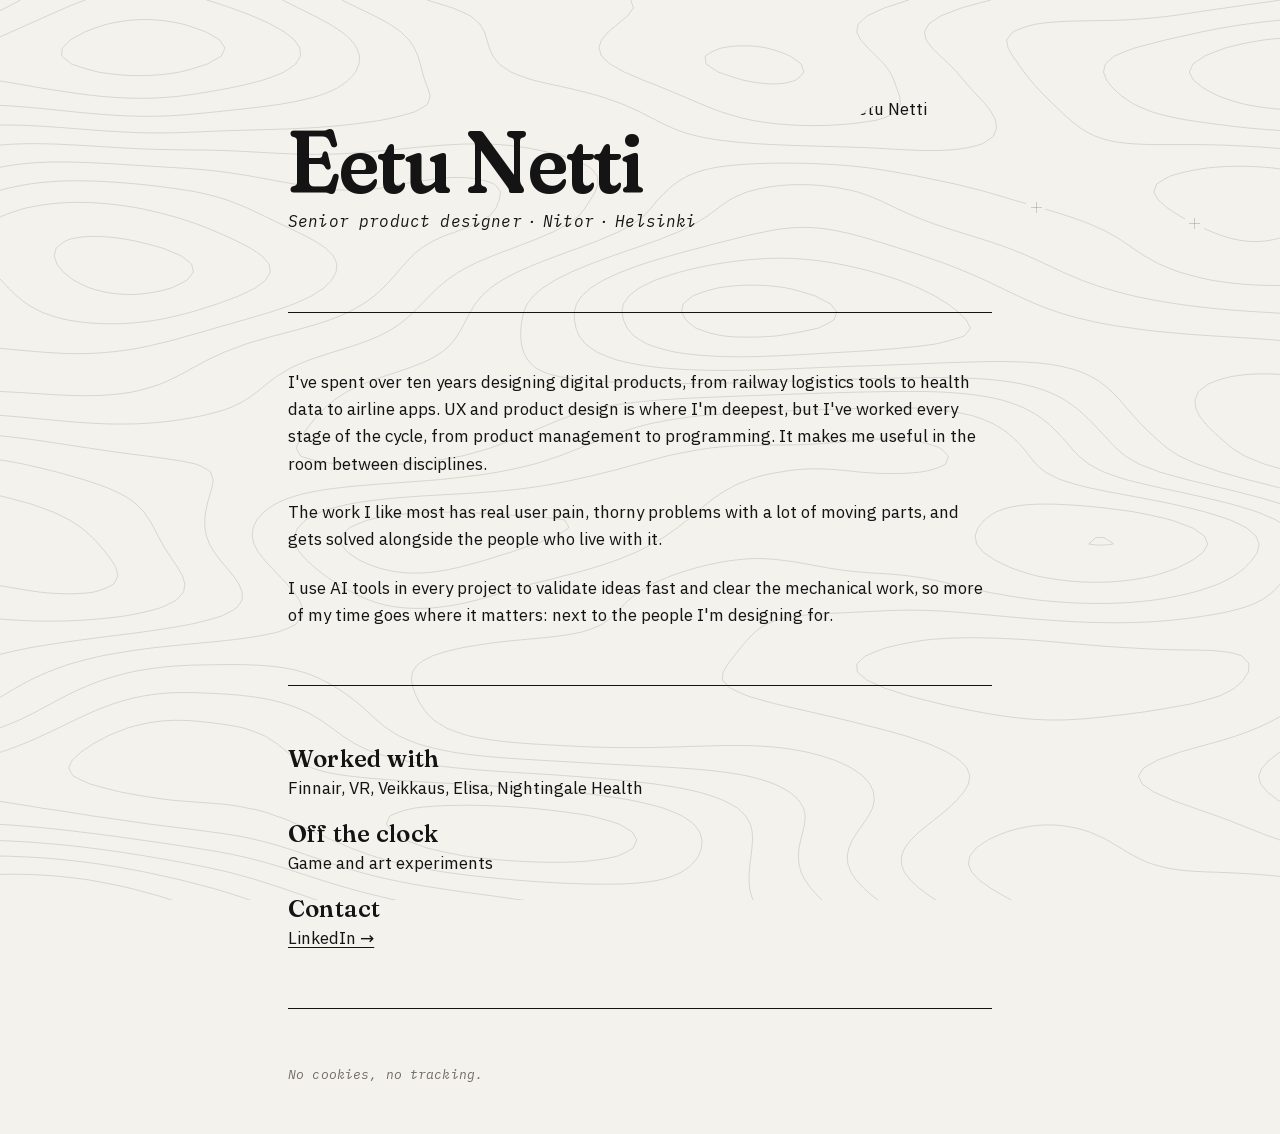
==== index.html @ 4e80f030 "new style" ====
<!doctype html>
<html lang="en">
<head>
  <meta charset="utf-8">
  <meta name="viewport" content="width=device-width, initial-scale=1">
  <title>Eetu Netti · Product designer</title>
  <meta name="description" content="Senior product designer in Helsinki. Over ten years of UX and product design across transport, health and aviation.">
  <meta name="author" content="Eetu Netti">
  <link rel="canonical" href="https://eetunetti.com/">
  <meta name="color-scheme" content="light dark">
  <meta name="theme-color" content="#F4F2EC" media="(prefers-color-scheme: light)">
  <meta name="theme-color" content="#121212" media="(prefers-color-scheme: dark)">

  <meta property="og:type" content="website">
  <meta property="og:site_name" content="Eetu Netti">
  <meta property="og:title" content="Eetu Netti · Product designer">
  <meta property="og:description" content="Senior product designer in Helsinki. Over ten years of UX and product design across transport, health and aviation.">
  <meta property="og:url" content="https://eetunetti.com/">
  <meta property="og:image" content="https://eetunetti.com/assets/og.png">
  <meta property="og:image:width" content="1200">
  <meta property="og:image:height" content="630">
  <meta name="twitter:card" content="summary_large_image">

  <link rel="icon" href="/favicon.svg" type="image/svg+xml">
  <link rel="icon" href="/favicon-32.png" type="image/png" sizes="32x32">
  <link rel="apple-touch-icon" href="/apple-touch-icon.png">

  <link rel="preload" href="/assets/fonts/fraunces.woff2" as="font" type="font/woff2" crossorigin>
  <link rel="preload" href="/assets/fonts/plex-sans.woff2" as="font" type="font/woff2" crossorigin>
  <link rel="stylesheet" href="/assets/style.css">

  <script type="application/ld+json">
  {"@context":"https://schema.org","@type":"Person","name":"Eetu Netti","jobTitle":"Senior Product Designer","worksFor":{"@type":"Organization","name":"Nitor"},"address":{"@type":"PostalAddress","addressLocality":"Helsinki","addressCountry":"FI"},"url":"https://eetunetti.com/","sameAs":["https://www.linkedin.com/in/eetuleppala"]}
  </script>
</head>
<body>
<canvas class="field" aria-hidden="true"></canvas>
<main class="page">

  <header class="masthead">
    <div>
      <h1 class="name">Eetu Netti</h1>
      <p class="meta">Senior product designer<span class="sep" aria-hidden="true">·</span>Nitor<span class="sep" aria-hidden="true">·</span>Helsinki</p>
    </div>
    <figure class="portrait">
      <img src="/assets/img/headshot.png" alt="Eetu Netti" width="399" height="400">
    </figure>
  </header>

  <hr>

  <section class="bio">
    <p>I've spent over ten years designing digital products, from railway logistics tools to health data to airline apps. UX and product design is where I'm deepest, but I've worked every stage of the cycle, from product management to programming. It makes me useful in the room between disciplines.</p>
    <p>The work I like most has real user pain, thorny problems with a lot of moving parts, and gets solved alongside the people who live with it.</p>
    <p>I use AI tools in every project to validate ideas fast and clear the mechanical work, so more of my time goes where it matters: next to the people I'm designing for.</p>
  </section>

  <hr>

  <dl class="index">
    <div class="row">
      <dt>Worked with</dt>
      <dd>Finnair, VR, Veikkaus, Elisa, Nightingale Health</dd>
    </div>
    <div class="row">
      <dt>Off the clock</dt>
      <dd>Game and art experiments</dd>
    </div>
    <div class="row">
      <dt>Contact</dt>
      <dd><a href="https://www.linkedin.com/in/eetuleppala" rel="me">LinkedIn <span aria-hidden="true">→</span></a></dd>
    </div>
  </dl>

  <hr>

  <footer class="colophon">
    <p>No cookies, no tracking.</p>
  </footer>

</main>
<script src="/assets/field.js" defer></script>
</body>
</html>
---- assets/style.css ----
/* Eetu Netti — eetunetti.com
   Plain CSS, no build step. Fonts self-hosted in /assets/fonts (IBM Plex, OFL). */

@font-face { font-family: "Plex Sans"; src: url("fonts/plex-sans.woff2") format("woff2"); font-weight: 100 700; font-style: normal; font-display: swap; }
@font-face { font-family: "Plex Sans"; src: url("fonts/plex-sans-italic.woff2") format("woff2"); font-weight: 100 700; font-style: italic; font-display: swap; }
@font-face { font-family: "Plex Mono"; src: url("fonts/plex-mono-400.woff2") format("woff2"); font-weight: 400; font-style: normal; font-display: swap; }
@font-face { font-family: "Plex Mono"; src: url("fonts/plex-mono-700.woff2") format("woff2"); font-weight: 700; font-style: normal; font-display: swap; }
@font-face { font-family: "Plex Mono"; src: url("fonts/plex-mono-400-italic.woff2") format("woff2"); font-weight: 400; font-style: italic; font-display: swap; }
@font-face { font-family: "Fraunces"; src: url("fonts/fraunces.woff2") format("woff2"); font-weight: 300 900; font-style: normal; font-display: swap; }

:root {
  --bg:    #F4F2EC;
  --ink:   #141414;
  --muted: #6E6B64;
  --sans: "Plex Sans", "IBM Plex Sans", system-ui, -apple-system, "Segoe UI", Helvetica, Arial, sans-serif;
  --mono: "Plex Mono", "IBM Plex Mono", ui-monospace, Menlo, Consolas, monospace;
  --serif: "Fraunces", "Iowan Old Style", Georgia, serif;
  color-scheme: light dark;
}
@media (prefers-color-scheme: dark) {
  :root { --bg: #121212; --ink: #ECEAE4; --muted: #9B9891; }
}

*, *::before, *::after { box-sizing: border-box; }
html { background: var(--bg); color: var(--ink); -webkit-text-size-adjust: 100%; }
body { margin: 0; font: 400 clamp(0.9375rem, 0.85rem + 0.45vw, 1.0625rem)/1.6 var(--sans); }
::selection { background: var(--ink); color: var(--bg); }

/* Background field: contour lines + pointer-following cross grid. Drawn by field.js. */
.field { position: fixed; inset: 0; width: 100%; height: 100%; z-index: -1; pointer-events: none; }

.page {
  position: relative;
  max-width: 52rem;
  margin: 0 auto;
  padding: clamp(2.5rem, 8vw, 6rem) clamp(1.25rem, 6vw, 4rem) 3rem;
}

hr { border: 0; border-top: 1px solid var(--ink); margin: clamp(2rem, 5vw, 3.5rem) 0; }

/* Masthead */
.masthead { display: grid; grid-template-columns: 1fr auto; gap: 2rem; align-items: center; }
.name {
  font: 600 clamp(2.5rem, 7vw, 5.5rem)/1 var(--serif);
  font-variation-settings: "SOFT" 100, "WONK" 1, "opsz" 144;
  letter-spacing: -0.01em;
  margin: 0 0 .25rem;
}
.meta {
  font: italic 400 1rem/1.6 var(--mono);
  letter-spacing: 0.01em;
  margin: 0;
}
.meta .sep { padding: 0 0.35em; }

.portrait { width: clamp(5rem, 14vw, 10rem); aspect-ratio: 1; margin: 0; }
.portrait img { display: block; width: 100%; height: 100%; border-radius: 50%; }

/* Bio: full column width */
.bio p { margin: 0 0 1.25em; }
.bio p:last-child { margin-bottom: 0; }

/* Index rows with dot leaders (leader lives inside dt so it always sits on the label baseline) */
.index { margin: 0; }
/* .row { display: grid; grid-template-columns: minmax(0, 1fr) minmax(0, 60%); column-gap: 0.75rem; align-items: start; } */
.row + .row { margin-top: 0.9rem; }
.row dt {
  color: var(--ink);
  font: 600 1.5rem/1.6 var(--serif); 
  display: flex; align-items: baseline; gap: 0.75rem;
  font-style: regular;  letter-spacing: 0.01em;
  line-height: calc(1.3rem * 1.6);
  white-space: nowrap;
}
.row dd { margin: 0; }

/* Links */
a { color: inherit; text-decoration: underline; text-decoration-thickness: 1px; text-underline-offset: 0.18em; }
a:hover, a:focus-visible { background: var(--ink); color: var(--bg); text-decoration: none; outline: none; }

/* Colophon */
.colophon { font: italic 400 0.8125rem/1.6 var(--mono); color: var(--muted); letter-spacing: 0.01em; }
.colophon p { margin: 0; }

/* 404 */
.notfound p { margin: 0; }

@media (max-width: 36em) {
  .masthead { grid-template-columns: 1fr; gap: 1.5rem; align-items: start; }
  .portrait { order: -1; width: 5rem; }
  .row { grid-template-columns: 1fr; }
  .row dt::after { display: none; }
  .row dd { margin-top: 0.2rem; }
  .row + .row { margin-top: 1.4rem; }
}

@media print {
  html { background: #fff; color: #000; }
  .page { padding: 0; max-width: none; }
  .field { display: none; }
}
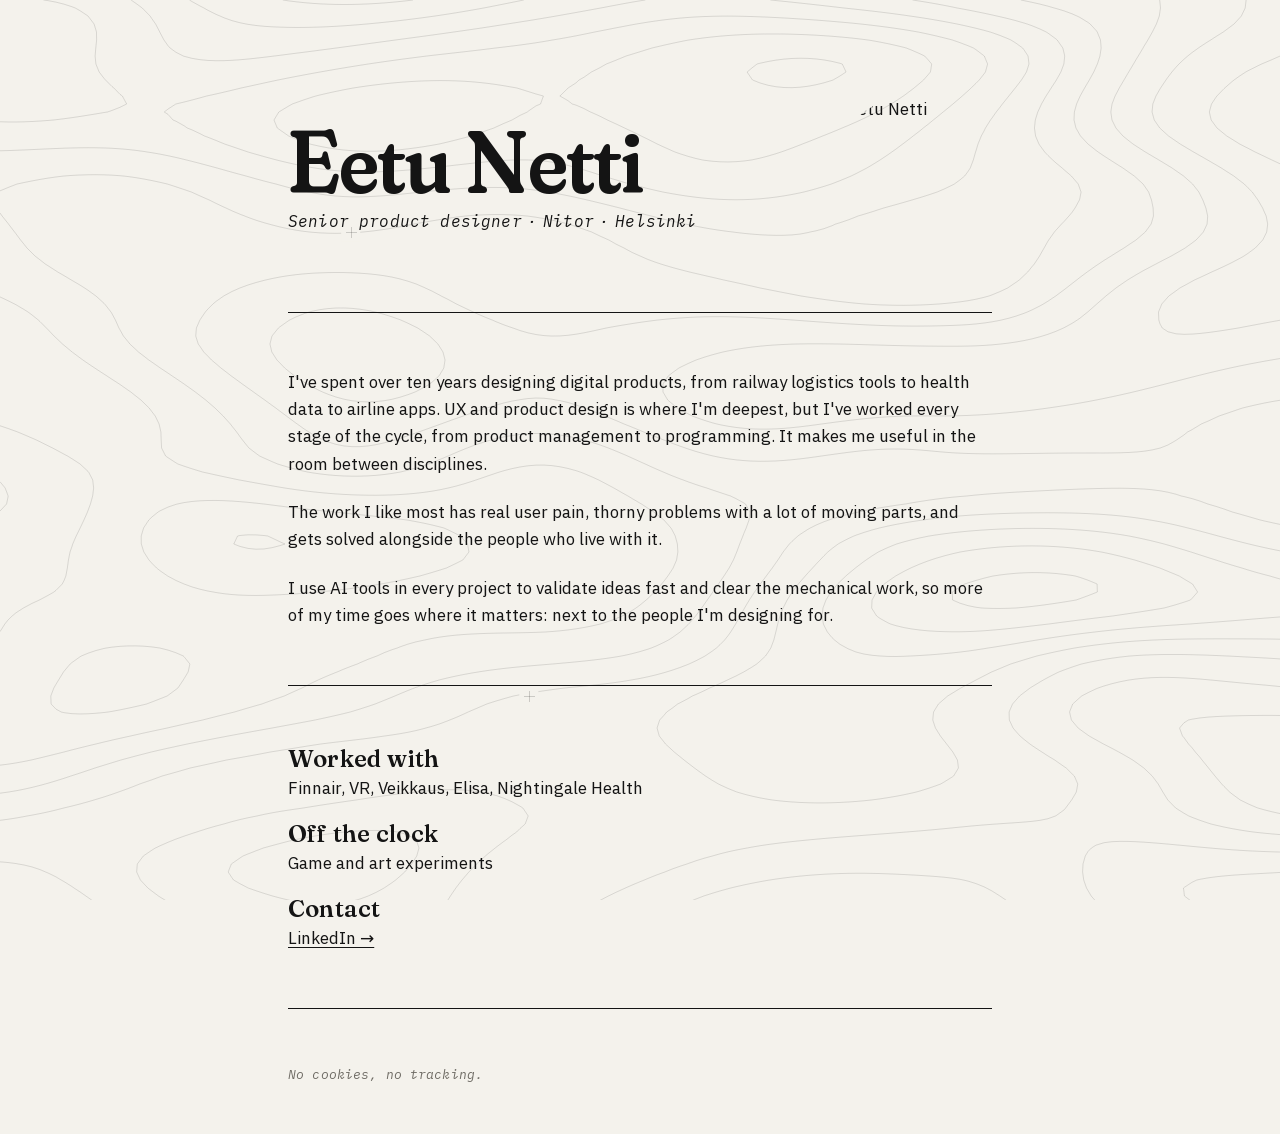
==== commit 97dadb3e: "change linkedin url" ====
--- a/index.html
+++ b/index.html
@@ -30,7 +30,7 @@
   <link rel="stylesheet" href="/assets/style.css">
 
   <script type="application/ld+json">
-  {"@context":"https://schema.org","@type":"Person","name":"Eetu Netti","jobTitle":"Senior Product Designer","worksFor":{"@type":"Organization","name":"Nitor"},"address":{"@type":"PostalAddress","addressLocality":"Helsinki","addressCountry":"FI"},"url":"https://eetunetti.com/","sameAs":["https://www.linkedin.com/in/eetuleppala"]}
+  {"@context":"https://schema.org","@type":"Person","name":"Eetu Netti","jobTitle":"Senior Product Designer","worksFor":{"@type":"Organization","name":"Nitor"},"address":{"@type":"PostalAddress","addressLocality":"Helsinki","addressCountry":"FI"},"url":"https://eetunetti.com/","sameAs":["https://www.linkedin.com/in/eetunetti"]}
   </script>
 </head>
 <body>
@@ -68,7 +68,7 @@
     </div>
     <div class="row">
       <dt>Contact</dt>
-      <dd><a href="https://www.linkedin.com/in/eetuleppala" rel="me">LinkedIn <span aria-hidden="true">→</span></a></dd>
+      <dd><a href="https://www.linkedin.com/in/eetunetti" rel="me">LinkedIn <span aria-hidden="true">→</span></a></dd>
     </div>
   </dl>
 
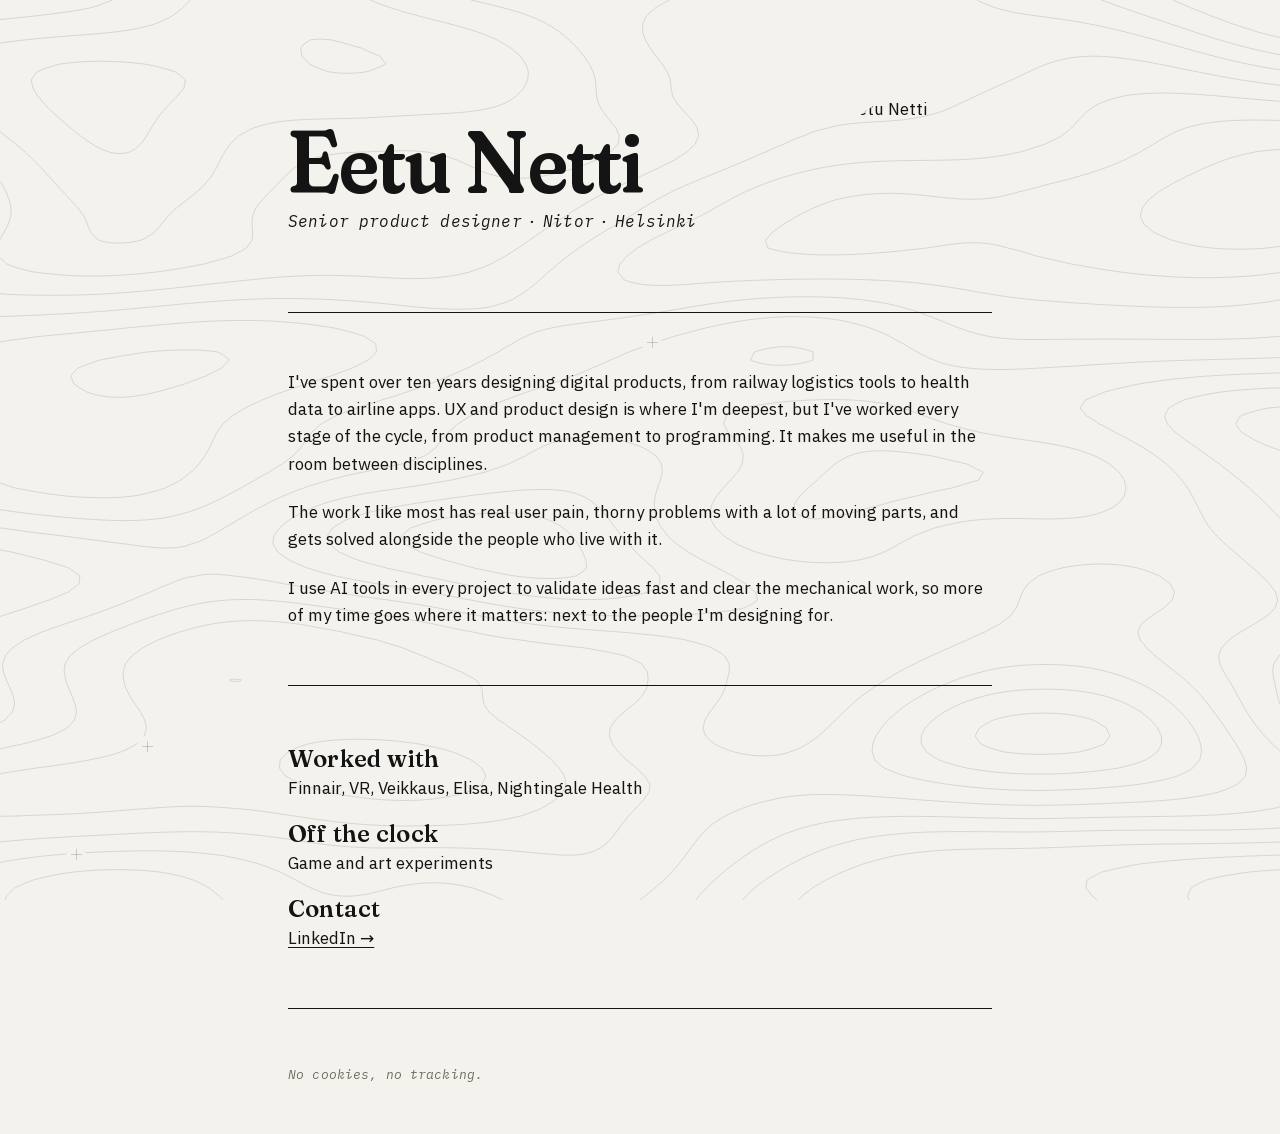
==== commit 0cabd25c: "parallax" ====
--- a/index.html
+++ b/index.html
@@ -2,7 +2,7 @@
 <html lang="en">
 <head>
   <meta charset="utf-8">
-  <meta name="viewport" content="width=device-width, initial-scale=1">
+  <meta name="viewport" content="width=device-width, initial-scale=1, viewport-fit=cover">
   <title>Eetu Netti · Product designer</title>
   <meta name="description" content="Senior product designer in Helsinki. Over ten years of UX and product design across transport, health and aviation.">
   <meta name="author" content="Eetu Netti">
--- a/assets/style.css
+++ b/assets/style.css
@@ -27,13 +27,22 @@
 ::selection { background: var(--ink); color: var(--bg); }
 
 /* Background field: contour lines + pointer-following cross grid. Drawn by field.js. */
-.field { position: fixed; inset: 0; width: 100%; height: 100%; z-index: -1; pointer-events: none; }
+.field {
+  position: fixed; top: 0; left: 0;
+  width: 100vw; height: 100vh;
+  height: 100lvh; /* iOS: extend under the collapsible toolbar */
+  z-index: -1; pointer-events: none;
+}
 
 .page {
   position: relative;
   max-width: 52rem;
   margin: 0 auto;
   padding: clamp(2.5rem, 8vw, 6rem) clamp(1.25rem, 6vw, 4rem) 3rem;
+  padding: calc(clamp(2.5rem, 8vw, 6rem) + env(safe-area-inset-top))
+           calc(clamp(1.25rem, 6vw, 4rem) + env(safe-area-inset-right))
+           calc(3rem + env(safe-area-inset-bottom))
+           calc(clamp(1.25rem, 6vw, 4rem) + env(safe-area-inset-left));
 }
 
 hr { border: 0; border-top: 1px solid var(--ink); margin: clamp(2rem, 5vw, 3.5rem) 0; }
@@ -68,7 +77,7 @@
   color: var(--ink);
   font: 600 1.5rem/1.6 var(--serif); 
   display: flex; align-items: baseline; gap: 0.75rem;
-  font-style: regular;  letter-spacing: 0.01em;
+  font-style: normal;  letter-spacing: 0.01em;
   line-height: calc(1.3rem * 1.6);
   white-space: nowrap;
 }
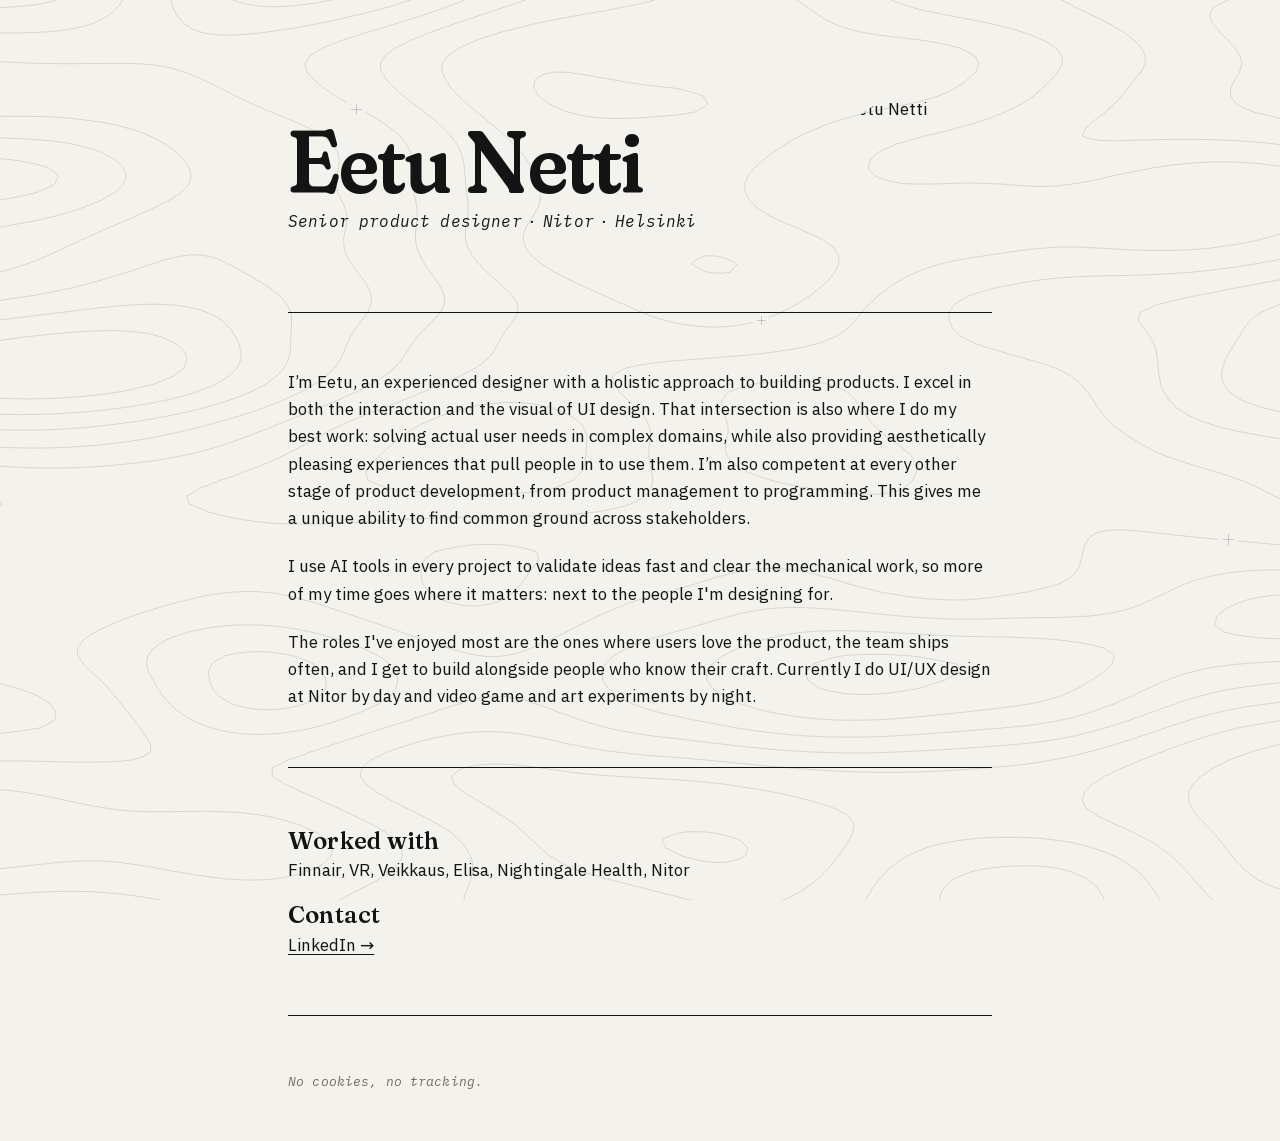
==== commit d19f4e47: "more holistic copy" ====
--- a/index.html
+++ b/index.html
@@ -4,7 +4,7 @@
   <meta charset="utf-8">
   <meta name="viewport" content="width=device-width, initial-scale=1, viewport-fit=cover">
   <title>Eetu Netti · Product designer</title>
-  <meta name="description" content="Senior product designer in Helsinki. Over ten years of UX and product design across transport, health and aviation.">
+  <meta name="description" content="Senior product and UI designer in Helsinki. Ten years of interaction and visual design across aviation, health and transport, with a background in illustration and graphic design.">
   <meta name="author" content="Eetu Netti">
   <link rel="canonical" href="https://eetunetti.com/">
   <meta name="color-scheme" content="light dark">
@@ -50,9 +50,9 @@
   <hr>
 
   <section class="bio">
-    <p>I've spent over ten years designing digital products, from railway logistics tools to health data to airline apps. UX and product design is where I'm deepest, but I've worked every stage of the cycle, from product management to programming. It makes me useful in the room between disciplines.</p>
-    <p>The work I like most has real user pain, thorny problems with a lot of moving parts, and gets solved alongside the people who live with it.</p>
+    <p>I’m Eetu, an experienced designer with a holistic approach to building products. I excel in both the interaction and the visual of UI design. That intersection is also where I do my best work: solving actual user needs in complex domains, while also providing aesthetically pleasing experiences that pull people in to use them. I’m also competent at every other stage of product development, from product management to programming. This gives me a unique ability to find common ground across stakeholders.</p>
     <p>I use AI tools in every project to validate ideas fast and clear the mechanical work, so more of my time goes where it matters: next to the people I'm designing for.</p>
+    <p>The roles I've enjoyed most are the ones where users love the product, the team ships often, and I get to build alongside people who know their craft. Currently I do UI/UX design at Nitor by day and video game and art experiments by night.</p>
   </section>
 
   <hr>
@@ -60,11 +60,7 @@
   <dl class="index">
     <div class="row">
       <dt>Worked with</dt>
-      <dd>Finnair, VR, Veikkaus, Elisa, Nightingale Health</dd>
-    </div>
-    <div class="row">
-      <dt>Off the clock</dt>
-      <dd>Game and art experiments</dd>
+      <dd>Finnair, VR, Veikkaus, Elisa, Nightingale Health, Nitor</dd>
     </div>
     <div class="row">
       <dt>Contact</dt>
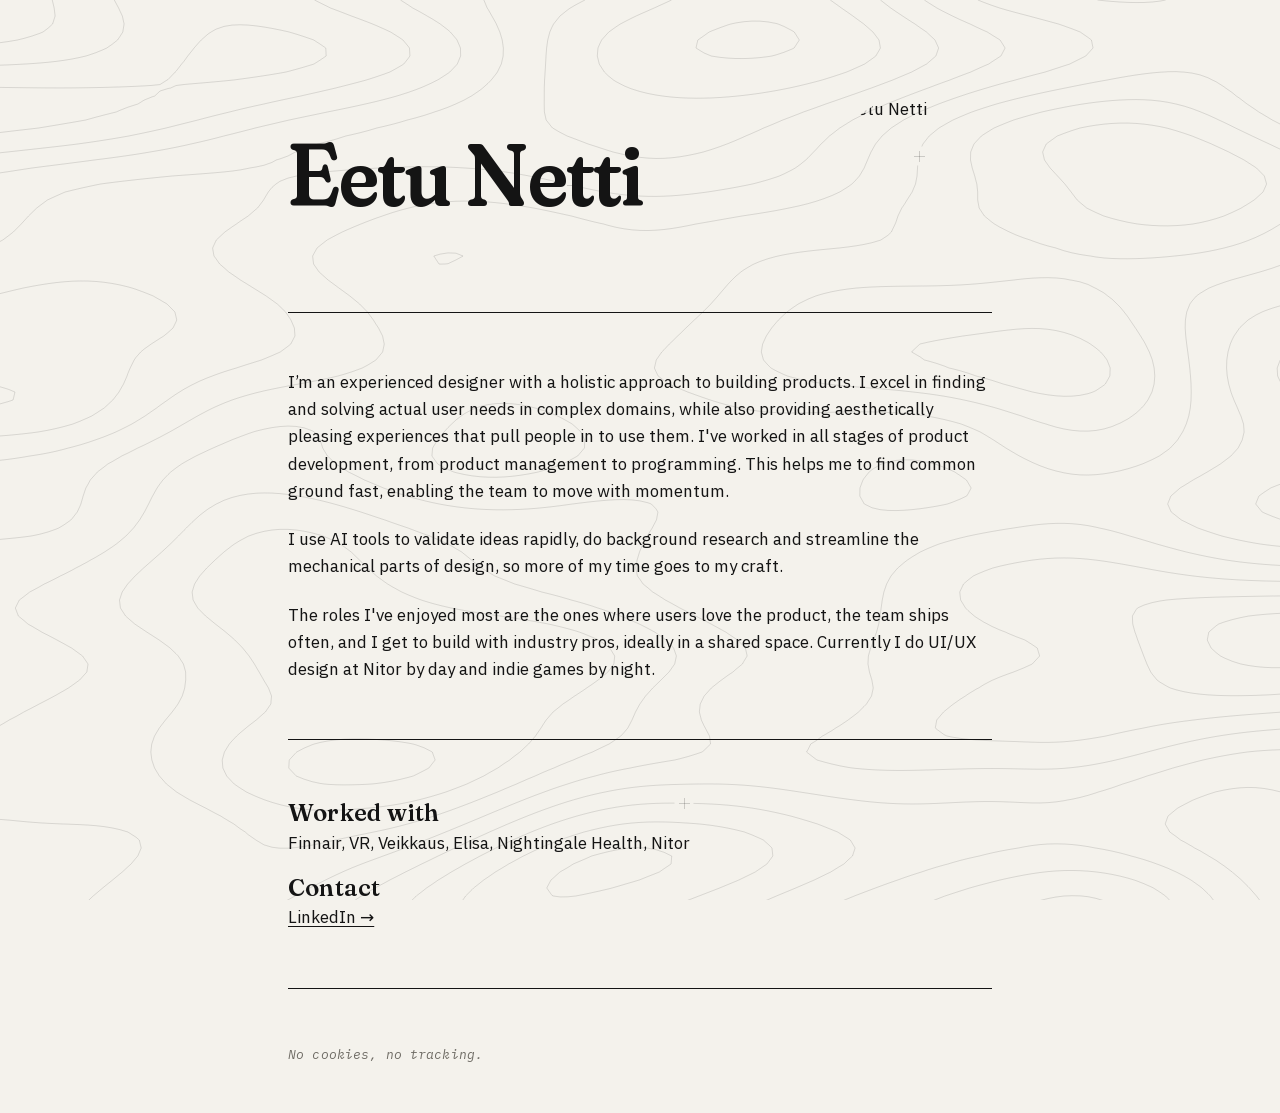
==== commit 427ffca6: "better still copy" ====
--- a/index.html
+++ b/index.html
@@ -14,7 +14,7 @@
   <meta property="og:type" content="website">
   <meta property="og:site_name" content="Eetu Netti">
   <meta property="og:title" content="Eetu Netti · Product designer">
-  <meta property="og:description" content="Senior product designer in Helsinki. Over ten years of UX and product design across transport, health and aviation.">
+  <meta property="og:description" content="Senior product and UI designer in Helsinki. Ten years of interaction and visual design across aviation, health and transport, with a background in illustration and graphic design.">
   <meta property="og:url" content="https://eetunetti.com/">
   <meta property="og:image" content="https://eetunetti.com/assets/og.png">
   <meta property="og:image:width" content="1200">
@@ -30,7 +30,7 @@
   <link rel="stylesheet" href="/assets/style.css">
 
   <script type="application/ld+json">
-  {"@context":"https://schema.org","@type":"Person","name":"Eetu Netti","jobTitle":"Senior Product Designer","worksFor":{"@type":"Organization","name":"Nitor"},"address":{"@type":"PostalAddress","addressLocality":"Helsinki","addressCountry":"FI"},"url":"https://eetunetti.com/","sameAs":["https://www.linkedin.com/in/eetunetti"]}
+  {"@context":"https://schema.org","@type":"Person","name":"Eetu Netti","jobTitle":"Senior Designer","worksFor":{"@type":"Organization","name":"Nitor"},"address":{"@type":"PostalAddress","addressLocality":"Helsinki","addressCountry":"FI"},"url":"https://eetunetti.com/","sameAs":["https://www.linkedin.com/in/eetunetti"]}
   </script>
 </head>
 <body>
@@ -40,7 +40,6 @@
   <header class="masthead">
     <div>
       <h1 class="name">Eetu Netti</h1>
-      <p class="meta">Senior product designer<span class="sep" aria-hidden="true">·</span>Nitor<span class="sep" aria-hidden="true">·</span>Helsinki</p>
     </div>
     <figure class="portrait">
       <img src="/assets/img/headshot.png" alt="Eetu Netti" width="399" height="400">
@@ -50,9 +49,9 @@
   <hr>
 
   <section class="bio">
-    <p>I’m Eetu, an experienced designer with a holistic approach to building products. I excel in both the interaction and the visual of UI design. That intersection is also where I do my best work: solving actual user needs in complex domains, while also providing aesthetically pleasing experiences that pull people in to use them. I’m also competent at every other stage of product development, from product management to programming. This gives me a unique ability to find common ground across stakeholders.</p>
-    <p>I use AI tools in every project to validate ideas fast and clear the mechanical work, so more of my time goes where it matters: next to the people I'm designing for.</p>
-    <p>The roles I've enjoyed most are the ones where users love the product, the team ships often, and I get to build alongside people who know their craft. Currently I do UI/UX design at Nitor by day and video game and art experiments by night.</p>
+    <p>I’m an experienced designer with a holistic approach to building products. I excel in finding and solving actual user needs in complex domains, while also providing aesthetically pleasing experiences that pull people in to use them. I've worked in all stages of product development, from product management to programming. This helps me to find common ground fast, enabling the team to move with momentum.</p>
+    <p>I use AI tools to validate ideas rapidly, do background research and streamline the mechanical parts of design, so more of my time goes to my craft.</p>
+    <p>The roles I've enjoyed most are the ones where users love the product, the team ships often, and I get to build with industry pros, ideally in a shared space. Currently I do UI/UX design at Nitor by day and indie games by night.</p>
   </section>
 
   <hr>
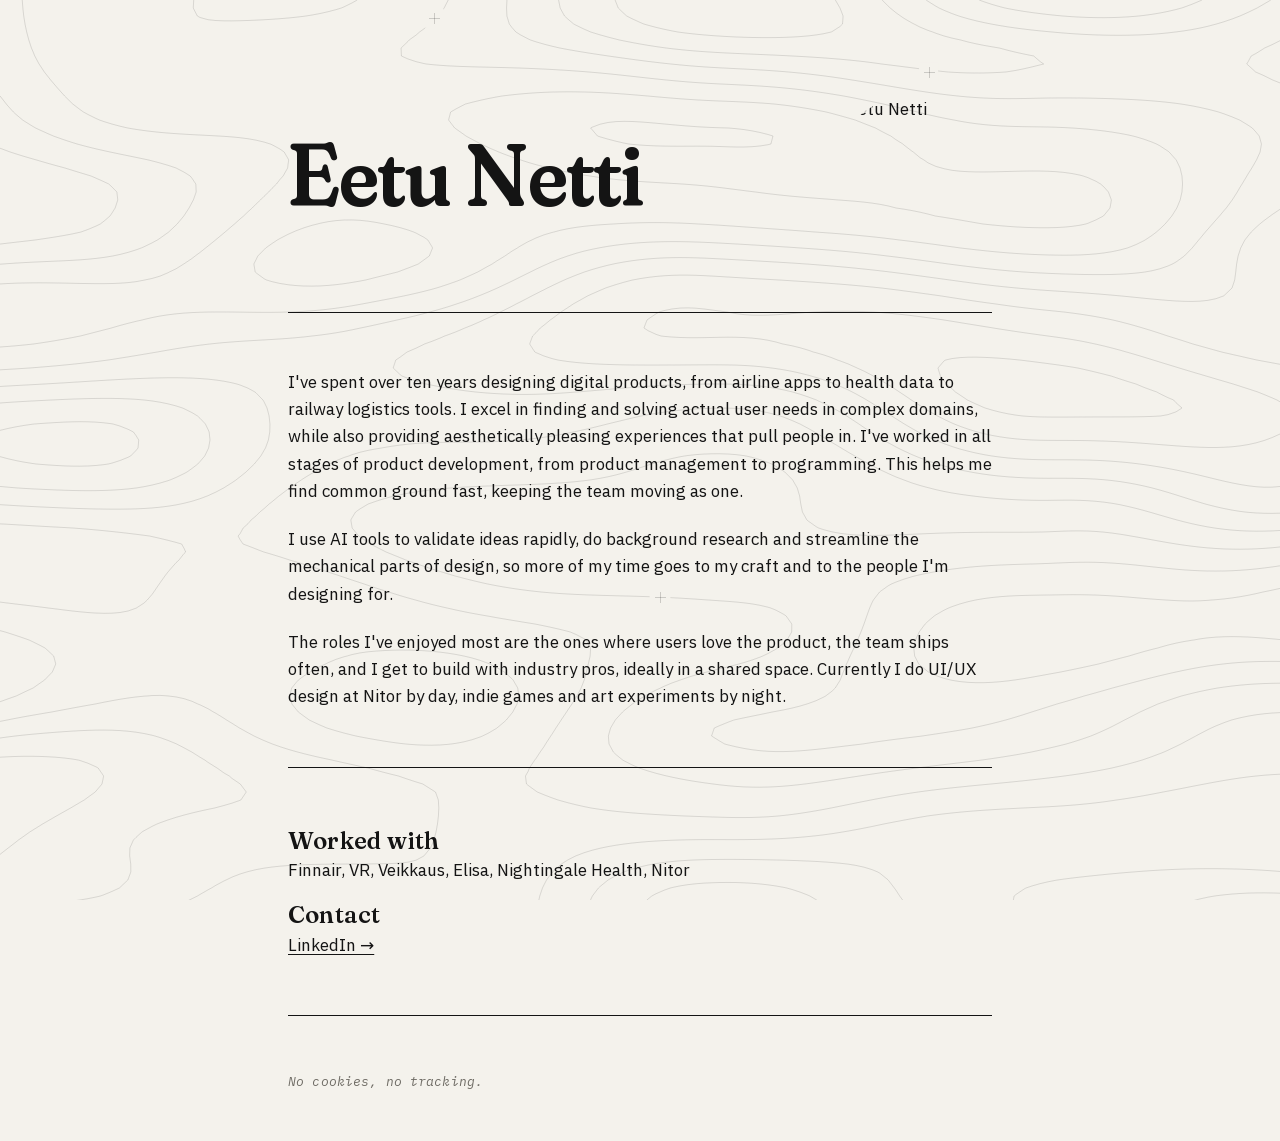
==== commit d0b0cc5a: "best copy" ====
--- a/index.html
+++ b/index.html
@@ -49,9 +49,9 @@
   <hr>
 
   <section class="bio">
-    <p>I’m an experienced designer with a holistic approach to building products. I excel in finding and solving actual user needs in complex domains, while also providing aesthetically pleasing experiences that pull people in to use them. I've worked in all stages of product development, from product management to programming. This helps me to find common ground fast, enabling the team to move with momentum.</p>
-    <p>I use AI tools to validate ideas rapidly, do background research and streamline the mechanical parts of design, so more of my time goes to my craft.</p>
-    <p>The roles I've enjoyed most are the ones where users love the product, the team ships often, and I get to build with industry pros, ideally in a shared space. Currently I do UI/UX design at Nitor by day and indie games by night.</p>
+    <p>I've spent over ten years designing digital products, from airline apps to health data to railway logistics tools. I excel in finding and solving actual user needs in complex domains, while also providing aesthetically pleasing experiences that pull people in. I've worked in all stages of product development, from product management to programming. This helps me find common ground fast, keeping the team moving as one.</p>
+    <p>I use AI tools to validate ideas rapidly, do background research and streamline the mechanical parts of design, so more of my time goes to my craft and to the people I'm designing for.<p>
+    <p>The roles I've enjoyed most are the ones where users love the product, the team ships often, and I get to build with industry pros, ideally in a shared space. Currently I do UI/UX design at Nitor by day, indie games and art experiments by night.</p>
   </section>
 
   <hr>
